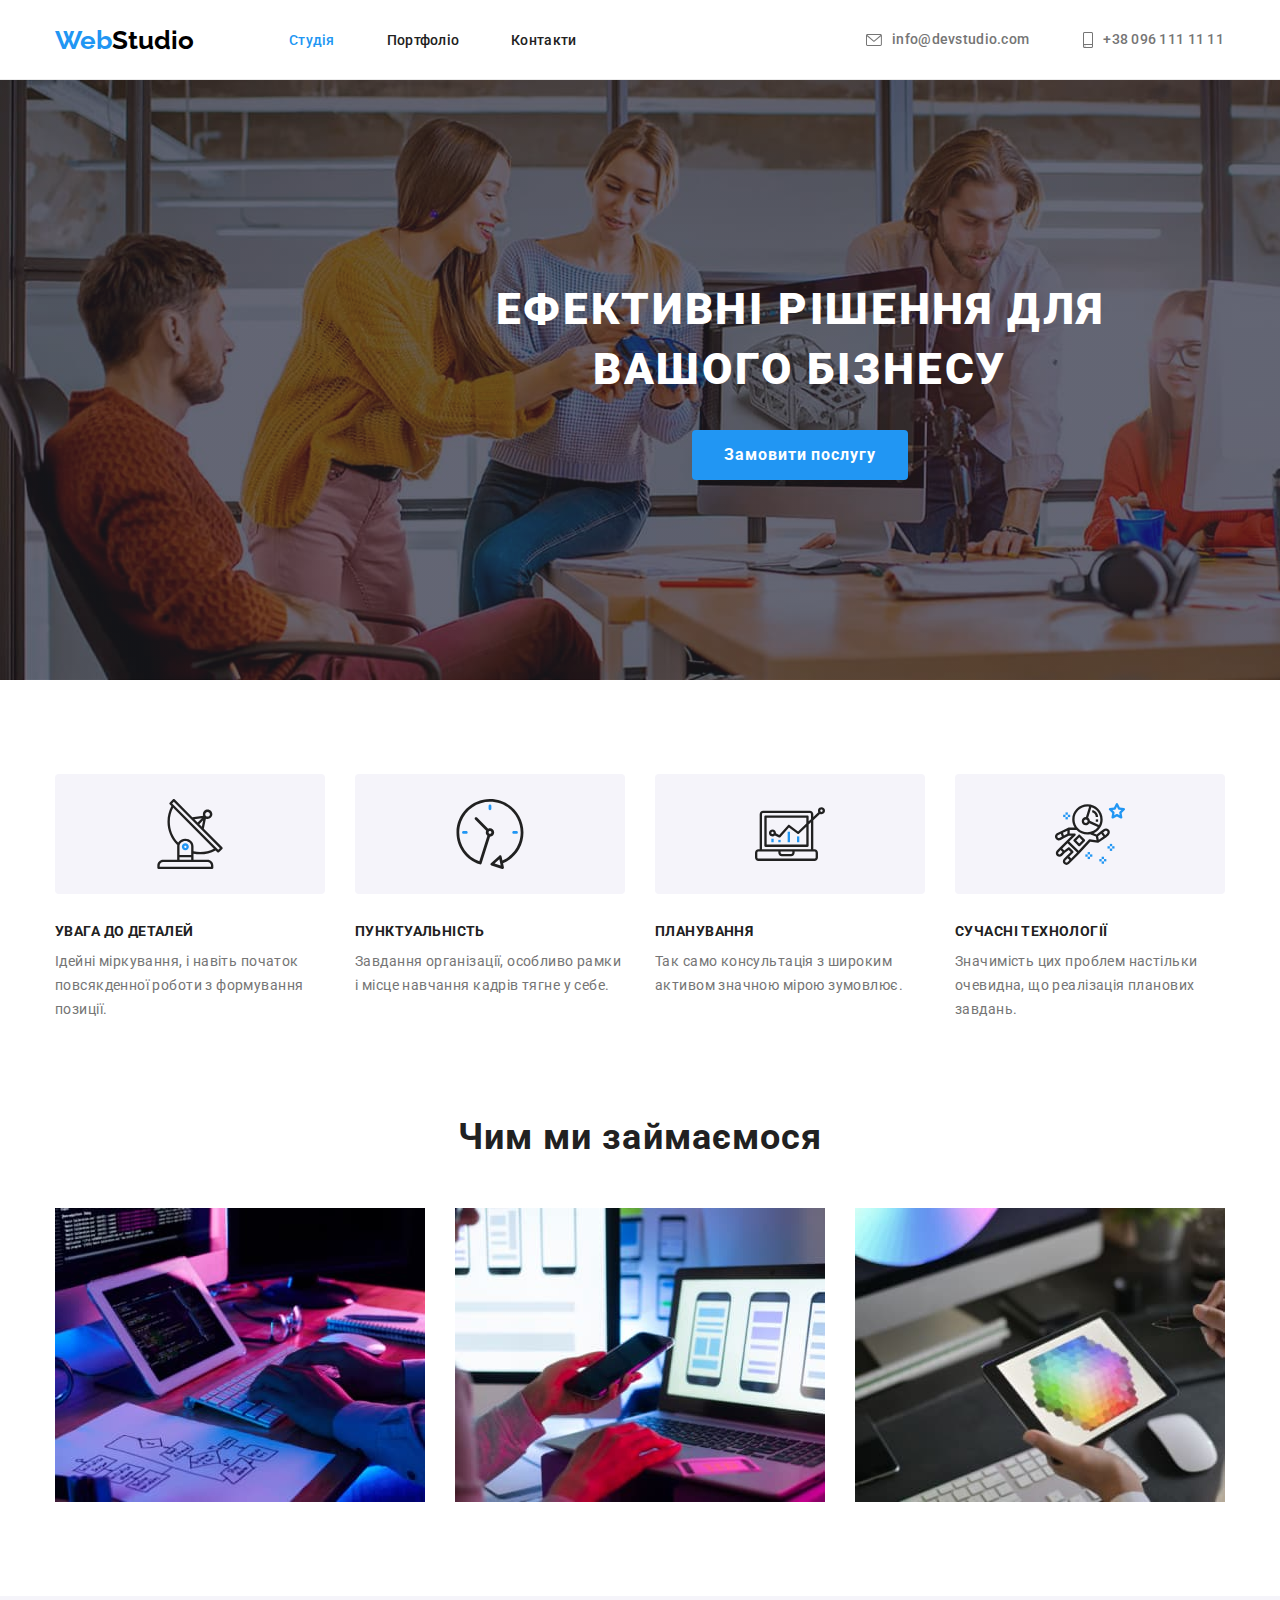
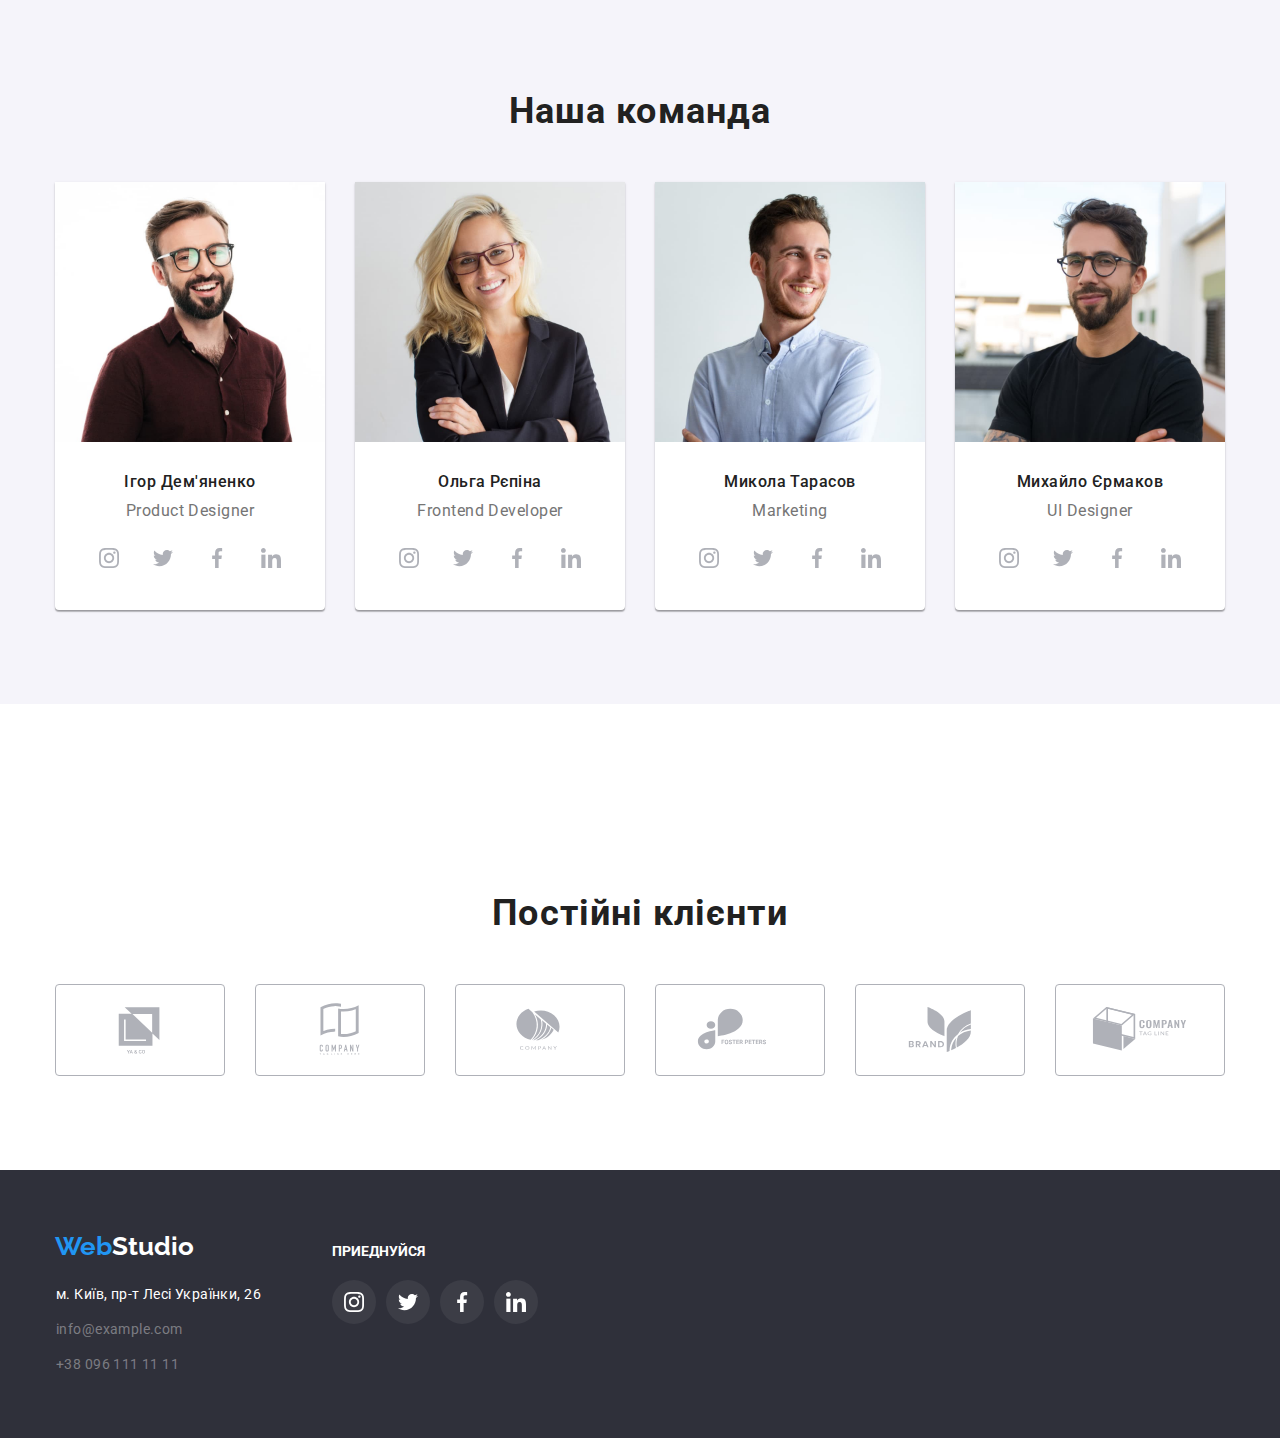
==== index.html @ becf9fe8 "start work on hw-005" ====
<!DOCTYPE html>
<html lang="uk">
  <head>
    <meta charset="UTF-8" />
    <meta http-equiv="X-UA-Compatible" content="IE=edge" />
    <meta name="viewport" content="width=device-width, initial-scale=1.0" />
    <title>GoIt-homework-4</title>
    <link
      href="https://fonts.googleapis.com/css2?family=Raleway:wght@700&family=Roboto:wght@400;500;700;900&display=swap"
      rel="stylesheet"
    />
    <link
      rel="stylesheet"
      href="https://cdnjs.cloudflare.com/ajax/libs/modern-normalize/1.1.0/modern-normalize.min.css"
    />
    <link rel="stylesheet" href="./css/styles.css" />
  </head>
  <body class="main-page">
    <!-- Header-->
    <header>
      <div class="container section header-container">
        <!-- Navigation -->
        <nav class="header-navigation">
          <a href="#" class="logo">
            <span class="first-title">Web</span
            ><span class="second-title">Studio</span>
          </a>
          <ul class="navigation header-menu">
            <li>
              <a class="item-navigation current" href="index.html">Студія</a>
            </li>
            <li>
              <a class="item-navigation" href="portfolio.html">Портфоліо</a>
            </li>
            <li>
              <a class="item-navigation" href="#">Контакти</a>
            </li>
          </ul>
        </nav>
        <ul class="contacts header-contacts">
          <li class="header-mail">
            <a class="item-contacts" href="email:info@devstudio.com">
              <svg
                aria-label="конверт"
                class="icon-header"
                width="16"
                height="12"
              >
                <use href="./images/sprite.svg#icon-envelope"></use>
              </svg>
              info@devstudio.com</a
            >
          </li>
          <li>
            <a class="item-contacts" href="tel:+380961111111">
              <svg
                aria-label="смартфон"
                class="icon-header"
                width="10"
                height="16"
              >
                <use href="./images/sprite.svg#icon-smartphone"></use>
              </svg>
              +38 096 111 11 11</a
            >
          </li>
        </ul>
      </div>
    </header>
    <!-- Main -->
    <main>
      <!-- Секція - hero -->
      <section class="hero hero-modify">
        <div class="container hero-title">
          <h1 class="subject">
            Ефективні рішення для <br />
            вашого бізнесу
          </h1>
          <button type="button" class="button-central pointer">
            Замовити послугу
          </button>
        </div>
      </section>
      <!-- Секція - attention -->
      <section class="attention section">
        <div class="container">
          <h2 class="visually-hidden">Наші особливості</h2>
          <ul class="menu attention-menu">
            <li class="attention-card">
              <div class="icon-advantage">
                <svg
                  aria-label="деталі"
                  class="icon-antenna"
                  width="70"
                  height="70"
                >
                  <use href="./images/sprite.svg#icon-antenna"></use>
                </svg>
              </div>
              <h3 class="description">УВАГА ДО ДЕТАЛЕЙ</h3>
              <p class="announcement">
                Ідейні міркування, і навіть початок повсякденної роботи з
                формування позиції.
              </p>
            </li>
            <li class="attention-card">
              <div class="icon-advantage">
                <svg
                  aria-label="пунктуальність"
                  class="icon-clock"
                  width="70"
                  height="70"
                >
                  <use href="./images/sprite.svg#icon-clock"></use>
                </svg>
              </div>
              <h3 class="description">ПУНКТУАЛЬНІСТЬ</h3>
              <p class="announcement">
                Завдання організації, особливо рамки і місце навчання кадрів
                тягне у себе.
              </p>
            </li>
            <li class="attention-card">
              <div class="icon-advantage">
                <svg
                  aria-label="планування"
                  class="icon-diagram"
                  width="70"
                  height="70"
                >
                  <use href="./images/sprite.svg#icon-diagram"></use>
                </svg>
              </div>
              <h3 class="description">ПЛАНУВАННЯ</h3>
              <p class="announcement">
                Так само консультація з широким активом значною мірою зумовлює.
              </p>
            </li>
            <li class="attention-card">
              <div class="icon-advantage">
                <svg
                  aria-label="технології"
                  class="icon-astronaut"
                  width="70"
                  height="70"
                >
                  <use href="./images/sprite.svg#icon-astronaut"></use>
                </svg>
              </div>
              <h3 class="description">СУЧАСНІ ТЕХНОЛОГІЇ</h3>
              <p class="announcement">
                Значимість цих проблем настільки очевидна, що реалізація
                планових завдань.
              </p>
            </li>
          </ul>
        </div>
      </section>
      <!-- Секція - work -->
      <section class="work section">
        <div class="container">
          <h2 class="sub-subject work-title">Чим ми займаємося</h2>
          <ul class="menu-img menu-foto">
            <li class="foto-work">
              <img src="./images/work-1.jpg" alt="development" width="370" />
            </li>
            <li class="foto-work">
              <img
                src="./images/work-2.jpg"
                alt="mobile optimization"
                width="370"
              />
            </li>
            <li class="foto-work">
              <img src="./images/work-3.jpg" alt="testing" width="370" />
            </li>
          </ul>
        </div>
      </section>
      <!-- Секція - team -->
      <section class="team section">
        <div class="container">
          <h2 class="sub-subject team-title">Наша команда</h2>
          <ul class="menu-team">
            <li class="team-foto">
              <img src="./images/img-3.jpg" alt="Ігор Дем'яненко" width="270" />
              <div class="team-members">
                <h3 class="employee">Ігор Дем'яненко</h3>
                <p class="direction">Product Designer</p>
              </div>
              <!-- Social-list-1-->
              <ul class="socila-list">
                <li class="social-list-item">
                  <a href="" class="social-list-link">
                    <svg aria-label="інстаграм" class="social-list-icon">
                      <use href="./images/sprite.svg#icon-instagram"></use>
                    </svg>
                  </a>
                </li>
                <li class="social-list-item">
                  <a href="" class="social-list-link">
                    <svg aria-label="твітер" class="social-list-icon">
                      <use href="./images/sprite.svg#icon-twitter"></use>
                    </svg>
                  </a>
                </li>
                <li class="social-list-item">
                  <a href="" class="social-list-link">
                    <svg aria-label="фейсбук" class="social-list-icon">
                      <use href="./images/sprite.svg#icon-facebook"></use>
                    </svg>
                  </a>
                </li>
                <li class="social-list-item">
                  <a href="" class="social-list-link">
                    <svg aria-label="лінкедін" class="social-list-icon">
                      <use href="./images/sprite.svg#icon-linkedin"></use>
                    </svg>
                  </a>
                </li>
              </ul>
            </li>
            <li class="team-foto">
              <img src="./images/img-2.jpg" alt="Ольга Рєпіна" width="270" />
              <div class="team-members">
                <h3 class="employee">Ольга Рєпіна</h3>
                <p class="direction">Frontend Developer</p>
              </div>
              <!-- Social-list-2-->
              <ul class="socila-list">
                <li class="social-list-item">
                  <a href="" class="social-list-link">
                    <svg aria-label="інстаграм" class="social-list-icon">
                      <use href="./images/sprite.svg#icon-instagram"></use>
                    </svg>
                  </a>
                </li>
                <li class="social-list-item">
                  <a href="" class="social-list-link">
                    <svg aria-label="твітер" class="social-list-icon">
                      <use href="./images/sprite.svg#icon-twitter"></use>
                    </svg>
                  </a>
                </li>
                <li class="social-list-item">
                  <a href="" class="social-list-link">
                    <svg aria-label="фейсбук" class="social-list-icon">
                      <use href="./images/sprite.svg#icon-facebook"></use>
                    </svg>
                  </a>
                </li>
                <li class="social-list-item">
                  <a href="" class="social-list-link">
                    <svg aria-label="лінкедін" class="social-list-icon">
                      <use href="./images/sprite.svg#icon-linkedin"></use>
                    </svg>
                  </a>
                </li>
              </ul>
            </li>
            <li class="team-foto">
              <img src="./images/img-1.jpg" alt="Микола Тарасов" width="270" />
              <div class="team-members">
                <h3 class="employee">Микола Тарасов</h3>
                <p class="direction">Marketing</p>
              </div>
              <!-- Social-list-3-->
              <ul class="socila-list">
                <li class="social-list-item">
                  <a href="" class="social-list-link">
                    <svg aria-label="інстаграм" class="social-list-icon">
                      <use href="./images/sprite.svg#icon-instagram"></use>
                    </svg>
                  </a>
                </li>
                <li class="social-list-item">
                  <a href="" class="social-list-link">
                    <svg aria-label="твітер" class="social-list-icon">
                      <use href="./images/sprite.svg#icon-twitter"></use>
                    </svg>
                  </a>
                </li>
                <li class="social-list-item">
                  <a href="" class="social-list-link">
                    <svg aria-label="фейсбук" class="social-list-icon">
                      <use href="./images/sprite.svg#icon-facebook"></use>
                    </svg>
                  </a>
                </li>
                <li class="social-list-item">
                  <a href="" class="social-list-link">
                    <svg aria-label="лінкедін" class="social-list-icon">
                      <use href="./images/sprite.svg#icon-linkedin"></use>
                    </svg>
                  </a>
                </li>
              </ul>
            </li>
            <li class="team-foto">
              <img src="./images/img.jpg" alt="Михайло Єрмаков" width="270" />
              <div class="team-members">
                <h3 class="employee">Михайло Єрмаков</h3>
                <p class="direction">UI Designer</p>
              </div>
              <!-- Social-list-4-->
              <ul class="socila-list">
                <li class="social-list-item">
                  <a href="" class="social-list-link">
                    <svg aria-label="інстаграм" class="social-list-icon">
                      <use href="./images/sprite.svg#icon-instagram"></use>
                    </svg>
                  </a>
                </li>
                <li class="social-list-item">
                  <a href="" class="social-list-link">
                    <svg aria-label="твітер" class="social-list-icon">
                      <use href="./images/sprite.svg#icon-twitter"></use>
                    </svg>
                  </a>
                </li>
                <li class="social-list-item">
                  <a href="" class="social-list-link">
                    <svg aria-label="фейсбук" class="social-list-icon">
                      <use href="./images/sprite.svg#icon-facebook"></use>
                    </svg>
                  </a>
                </li>
                <li class="social-list-item">
                  <a href="" class="social-list-link">
                    <svg aria-label="лінкедін" class="social-list-icon">
                      <use href="./images/sprite.svg#icon-linkedin"></use>
                    </svg>
                  </a>
                </li>
              </ul>
            </li>
          </ul>
        </div>
      </section>
      <!-- Секція - Постійні клієнти-->
      <section class="regular-customers section">
        <div class="container">
          <h2 class="sub-subject team-title">Постійні клієнти</h2>
          <ul class="logo-customers">
            <li class="icon-clients">
              <a href="" class="icon-clients-link">
                <svg aria-label="Ya-Co" class="icon-client-logo">
                  <use href="./images/sprite.svg#icon-Ya-Co"></use>
                </svg>
              </a>
            </li>
            <li class="icon-clients">
              <a href="" class="icon-clients-link">
                <svg aria-label="Tagline" class="icon-client-logo">
                  <use href="./images/sprite.svg#icon-comp-tagline"></use>
                </svg>
              </a>
            </li>
            <li class="icon-clients">
              <a href="" class="icon-clients-link">
                <svg aria-label="Company" class="icon-client-logo">
                  <use href="./images/sprite.svg#icon-company"></use>
                </svg>
              </a>
            </li>
            <li class="icon-clients">
              <a href="" class="icon-clients-link">
                <svg aria-label="Foster-Peters" class="icon-client-logo">
                  <use href="./images/sprite.svg#icon-foster-peters"></use>
                </svg>
              </a>
            </li>
            <li class="icon-clients">
              <a href="" class="icon-clients-link">
                <svg aria-label="Brand" class="icon-client-logo">
                  <use href="./images/sprite.svg#icon-brand"></use>
                </svg>
              </a>
            </li>
            <li class="icon-clients">
              <a href="" class="icon-clients-link">
                <svg aria-label="Tag-Line" class="icon-client-logo">
                  <use href="./images/sprite.svg#icon-tag-line"></use>
                </svg>
              </a>
            </li>
          </ul>
        </div>
      </section>
    </main>
    <!-- Footer -->
    <footer class="footer logo-footer">
      <div class="container footer-general">
        <div class="footer-nav">
          <a href="#" class="logo logo-footer"
            ><span class="first-title">Web</span
            ><span class="third-title">Studio</span></a
          >
          <ul class="contacts footer-contacts">
            <li class="footer-item-contacts">
              <a
                class="item-contacts adress"
                href="https://goo.gl/maps/Yw9RbGyQuBQphTTS8"
                >м. Київ, пр-т Лесі Українки, 26
              </a>
            </li>
            <li class="footer-item-contacts">
              <a class="item-contacts mail" href="email:info@example.com"
                >info@example.com</a
              >
            </li>
            <li class="footer-item-contacts">
              <a class="item-contacts number" href="tel:+380961111111"
                >+38 096 111 11 11</a
              >
            </li>
          </ul>
        </div>
        <div class="footer-social">
          <h3 class="footer-social-join">Приеднуйся</h3>
          <!-- Social-list-Footer-->
          <ul class="social-list-footer">
            <li class="list-item-footer">
              <a href="" class="social-link-footer">
                <svg
                  aria-label="інстаграм"
                  class="social-list-icon icon-footer"
                >
                  <use href="./images/sprite.svg#icon-instagram"></use>
                </svg>
              </a>
            </li>
            <li class="list-item-footer">
              <a href="" class="social-link-footer">
                <svg aria-label="твітер" class="social-list-icon icon-footer">
                  <use href="./images/sprite.svg#icon-twitter"></use>
                </svg>
              </a>
            </li>
            <li class="list-item-footer">
              <a href="" class="social-link-footer">
                <svg aria-label="фейсбук" class="social-list-icon icon-footer">
                  <use href="./images/sprite.svg#icon-facebook"></use>
                </svg>
              </a>
            </li>
            <li class="list-item-footer">
              <a href="" class="social-link-footer">
                <svg aria-label="лінкедін" class="social-list-icon icon-footer">
                  <use href="./images/sprite.svg#icon-linkedin"></use>
                </svg>
              </a>
            </li>
          </ul>
        </div>
      </div>
    </footer>
  </body>
</html>
---- css/styles.css ----
:root {
    --main-page: #FFFFFF;
    --main-opacity: #FFFFFF60;
    --main-opacity-two: #FFFFFF10;
    --text-items: #2196F3;
    --element-hero: #2F303A;
    --text-page: #000000;
    --text-main: #212121;
    --text-contacts: #757575;
    --bcg-button: #F5F4FA;
    --bcg-btn-hero: #188CE8;
    --border-header: #ECECEC;
    --border-portfolio: #EEEEEE;
    --icon-social: #AFB1B8;
    --card-distance: 30px;
    --card-shadow: 0px 1px 3px rgba(0, 0, 0, 0.12),
        0px 1px 1px rgba(0, 0, 0, 0.14),
        0px 2px 1px rgba(0, 0, 0, 0.2);
    --portfolio-shadow: 0px 1px 1px rgba(0, 0, 0, 0.12),
         0px 4px 4px rgba(0, 0, 0, 0.06),
         1px 4px 6px rgba(0, 0, 0, 0.16);
    --shadow-button: 0px 3px 1px rgba(0, 0, 0, 0.1),
        0px 1px 2px rgba(0, 0, 0, 0.08),
        0px 2px 2px rgba(0, 0, 0, 0.12);
}
h1, h2, h3, h4, p, ul, span {
    margin-top: 0;
    margin-bottom: 0;
}

ul {
    padding-left: 0;
}
img {
    display: block;
}

/* Курсор - рука (pointer) */
.pointer {
    cursor: pointer;
}

/* Робоча зона - контейнер*/
.container {
    width: 1200px;
    margin: 0 auto;
    padding-left: 15px;
    padding-right: 15px;
    /* outline: 2px solid red; */
}
/* Section - паддинги */
.section {
    padding-top: 94px;
    padding-bottom: 94px;
}


/* OUTLINE */
/*
.container {
    outline: 1px solid red ;
} */


/* Header - flex */
.header-container {
    display: flex;
    align-items: center;
    justify-content: space-between;
}

.header-menu, .header-contacts, .header-navigation {
    display: flex;
    align-items: center;
}
.header-menu, .header-contacts {
    column-gap: 52px;
   
}
.header-navigation {
    column-gap: 95px;
}
.header-container {
    padding-top: 24px;
    padding-bottom: 23px;
}
header {
    border-bottom: 1px solid var(--border-header) ;
}
.item-contacts {
    display: flex;
    align-items: center;
    padding: 1px; 
} 

.icon-header {
    margin-right: 10px;
    fill: currentColor;
}

.hero {
    padding: 200px 0;
    width: 1600px;
    margin: 0 auto;
    text-align: center;
    background-repeat: no-repeat;
    background-position: center;
    background-size: cover;
    background-image: linear-gradient(rgba(47, 48, 58, 0.4), rgba(47, 48, 58, 0.4)), url(../images/Img-hero.jpg);
}

.button-central {
    margin-top: 30px;
    padding: 10px 32px;
}

/* Секція Attention - flex */
.attention-menu {
    display: flex;
    justify-content: space-between;
}

/* Сітка attention-card */

.attention-card {
   width: calc((100% - 3 * 30px)/4);
 }





 .icon-antenna {
    width: 70px;
    height: 70px;
 }


/* Секція work - flex */
.menu-foto {
    display: flex;
    justify-content: space-between;
}
.foto-work {
    width: calc((100% - 2 * 30px)/3);
    
}

/* Секція team - flex */

.menu-team {
    display: flex;
    justify-content: space-between;
}
.team-foto {
    text-align: center;
    background-color: var(--main-page);
    border-radius: 0 0 4px 4px;
    box-shadow: var(--card-shadow);
    width: calc((100% - 3 * 30px )/4);
}

/* Портфоліо - flex */

.menu-nav-porfolio {
    display: flex;
    justify-content: center;
    margin-bottom: 50px;
}
.button-menu {
    margin-right: 8px;
}

.cards-portfolio {
    display: block;
}
.cards-portfolio:hover,
.cards-portfolio:focus {
    box-shadow: var(--portfolio-shadow);
}

/* Сітка списку в портфоліо */ 

.menu-service {
    display: flex;
    flex-wrap: wrap;
    margin-top: calc( -1 * var(--card-distance));
    margin-left: calc( -1 * var(--card-distance));
}
.menu-service > .picture-portfolio {
    flex-basis: calc(100%/3 - var(--card-distance));
    margin-left: var(--card-distance);
    margin-top: var(--card-distance);
}




 
.picture-portfolio {
    text-align: left;
    padding-bottom: 0px;
}


.menu-description {
    border-left: 1px solid var(--border-portfolio);
    border-bottom: 1px solid var(--border-portfolio);
    border-right: 1px solid var(--border-portfolio);
    padding: 20px 24px;
}




/* =====Сторінка - Студія =====*/
/* Основні стилі - body */
body {
    font-family: 'Roboto', sans-serif;
    background-color: var(--main-page);
    color: var(--text-main);
}
.navigation, .contacts, .menu,
.menu-img, .menu-team, .menu-service,
 .socila-list, .logo-customers, .social-list-footer {
    list-style: none;
}

/* Logo - WebStudio */
.logo {
    font-family: 'Raleway';
    font-size: 26px;
    font-weight: 700;
    line-height: 1.24;
}
.first-title {
    color: var(--text-items);
}
.second-title {
    color: var(--text-page);
}
.third-title {
    color: var(--main-page);
}

.item-contacts, .item-navigation, .logo, .cards-portfolio {
    text-decoration: none;
}

/* Кнопки навыгації*/
.item-navigation {
    font-size: 14px;
    line-height: 1.14;
    font-weight: 500;
    letter-spacing: 0.02em;
    color: var(--text-main);
}

.item-contacts {
    font-size: 14px;
    line-height: 1.14;
    font-weight: 500;
    letter-spacing: 0.02em;
    color: var(--text-contacts);
}

.item-navigation:hover,
.item-navigation:focus,
.item-contacts:hover,
.item-contacts:focus {
    color: var(--text-items);
    fill: var(--text-items);
}

.item-navigation.current {
    color: var(--text-items);
}


/* Секція - hero */
.subject {
    color: var(--main-page);
    font-size: 44px;
    line-height: 1.36;
    font-weight: 900;
    text-transform: uppercase;
    text-align: center;
    letter-spacing: 0.06em;
}
.button-central {
    font-family: 'Roboto', sans-serif;
    font-size: 16px;
    line-height: 1.88;
    font-weight: 700;
    background-color: var(--text-items);
    color: var(--main-page) ;
    border: var(--text-items);
    letter-spacing: 0.06em;
    border-radius: 4px;
    text-align: center;
}

.button-central:hover,
.button-central:focus {
    color: var(--main-page);
    background-color: var(--bcg-btn-hero);
}

/* Секція - опис */
.description {
    font-size: 14px;
    font-weight: 700;
    line-height: 1.14;
    letter-spacing: 0.03em;
    text-transform: uppercase;
}
.announcement {
    font-size: 14px;
    line-height: 1.71;
    letter-spacing: 0.03em;
    color: var(--text-contacts);
}
.icon-advantage {
    display: flex;
    align-items: center;
    justify-content: center; 
    height: 120px;
    border-radius: 4px;
    background-color: var(--bcg-button);
    margin-bottom: 30px;
}
.description {
    margin-bottom: 10px;
}



/* Секція - work */
.sub-subject {
    font-size: 36px;
    line-height: 1.17;
    font-weight: 700;
    letter-spacing: 0.03em;
    text-align: center;
    margin-bottom: 50px;
}
.work {
    padding-top: 0;
}

/* Секція - team */

.team {
    background-color: var(--bcg-button);
}

.employee {
    font-size: 16px;
    font-weight: 500;
    line-height: 1.19;
    letter-spacing: 0.03em;
}
.direction {
    font-size: 16px;
    font-weight: 400;
    line-height: 1.19;
    letter-spacing: 0.03em;
    color: var(--text-contacts);
}
.team-members {
    padding-top: 30px;
    margin-bottom: 16px;
}
.employee {
    margin-bottom: 10px;
}

.social-list-icon {
    width: 20px;
    height: 20px;
    fill: var(--icon-social);
}
.socila-list {
    display: flex;
    justify-content: center;
    column-gap: 10px;
    padding-bottom: 30px;
    
}
.social-list-link {
    display: flex;
    align-items: center;
    justify-content: center;
    width: 44px;
    height: 44px;
    border-radius: 50%;
    background-color: var(--main-page);
}
.social-list-link:hover,
.social-list-link:focus {
    background-color: var(--text-items);
}
.social-list-link:hover .social-list-icon,
.social-list-link:focus .social-list-icon {
    fill: var(--main-page);
}

/* Секція - Постійні кліенти */

.logo-customers {
    display: flex;
    justify-content: space-between;
    gap: 30px;
}

.icon-clients-link {
    display: flex;
    align-items: center;
    justify-content: center;
    height: 92px;
    border-radius: 4px;
    border:1px solid var(--icon-social);
    background-color: var(--main-page);
}
.icon-client-logo {
    width: 106px;
    height: 60px;
    fill: var(--icon-social)
}
.icon-clients-link:hover,
.icon-clients-link:focus {
    border: 1px solid var(--text-items);
}
.icon-clients-link:hover .icon-client-logo, 
.icon-clients-link:focus .icon-client-logo {
    fill: var(--text-items);
}
.regular-customers {
    margin-top: 94px;
}

 .icon-clients {
    width: calc((100% - 5 * 30px)/6);
 }


/* Footer */

.footer-contacts {
    margin-top: 20px;
}
.footer {
    background-color: var(--element-hero);
    padding: 60px 0 60px 0;
}

.adress {
    font-size: 14px;
    line-height: 1.71;
    letter-spacing: 0.03em;
    font-weight: 400;
    color: var(--main-page);
}

.mail,
.number {
    font-size: 14px;
    line-height: 1.71;
    letter-spacing: 0.03em;
    font-weight: 400;
    color: var(--main-opacity);
}

.footer-item-contacts:not(:last-child) {
    margin-bottom: 9px;
}
.footer-social-join {
    font-size: 14px;
    font-weight: 700;
    line-height: 1.24;
    text-transform: uppercase;
    color:var(--main-page);
    letter-spacing: 3%;
    display: inline-block;
    margin-bottom: 20px;
    
}

.social-list-footer {
    display: flex;
    justify-content: center;
    column-gap: 10px;
    padding-bottom: 30px;
 }

.footer-nav, .footer-social {
    display: inline-block;
}
.footer-general {
    display: flex;
    
}
.footer-social {
    margin-left: 70px;
    margin-top: 12px;
}

.icon-footer {
    fill: var(--main-page);
}
.social-link-footer {
    display: flex;
    align-items: center;
    justify-content: center;
    width: 44px;
    height: 44px;
    border-radius: 50%;
    background-color: var(--main-opacity-two);
}
.social-link-footer:hover,
.social-link-footer:focus {
    background-color: var(--text-items)
}



/* Скриваємо заголовки */
.visually-hidden {
    position: absolute;
    white-space: nowrap;
    width: 1px;
    height: 1px;
    overflow: hidden;
    border: 0;
    padding: 0;
    clip: rect(0 0 0 0);
    clip-path: inset(50%);
    margin: -1px;
}
  
/* ====== Сторінка - Портфоліо =====*/

/* Стилі кнопок портфоліо*/
.list-button:hover,
.list-button:focus {
    color: var(--main-page) ;
    background-color: var(--text-items);
    box-shadow: var(--shadow-button);
}
.list-button {
    font-family: 'Roboto', sans-serif;
    font-weight: 500;
    font-size: 16px;
    line-height: 1.63;
    letter-spacing: 0.03em;
    color: var(--text-main);
    background-color: var(--bcg-button);
    border: var(--bcg-button);
    border-radius: 4px;
    padding: 6px 22px;
}

.first {
    padding: 6px 25px;
}
.menu-portfolio {
    font-weight: 700;
    font-size: 18px;
    line-height: 2;
    letter-spacing: 0.06em;
    color: var(--text-main);
}
.service-name {
    font-weight: 400;
    font-size: 16px;
    line-height: 1.88;
    letter-spacing: 0.03em;
    color: var(--text-contacts);
    margin-top: 4px;
}
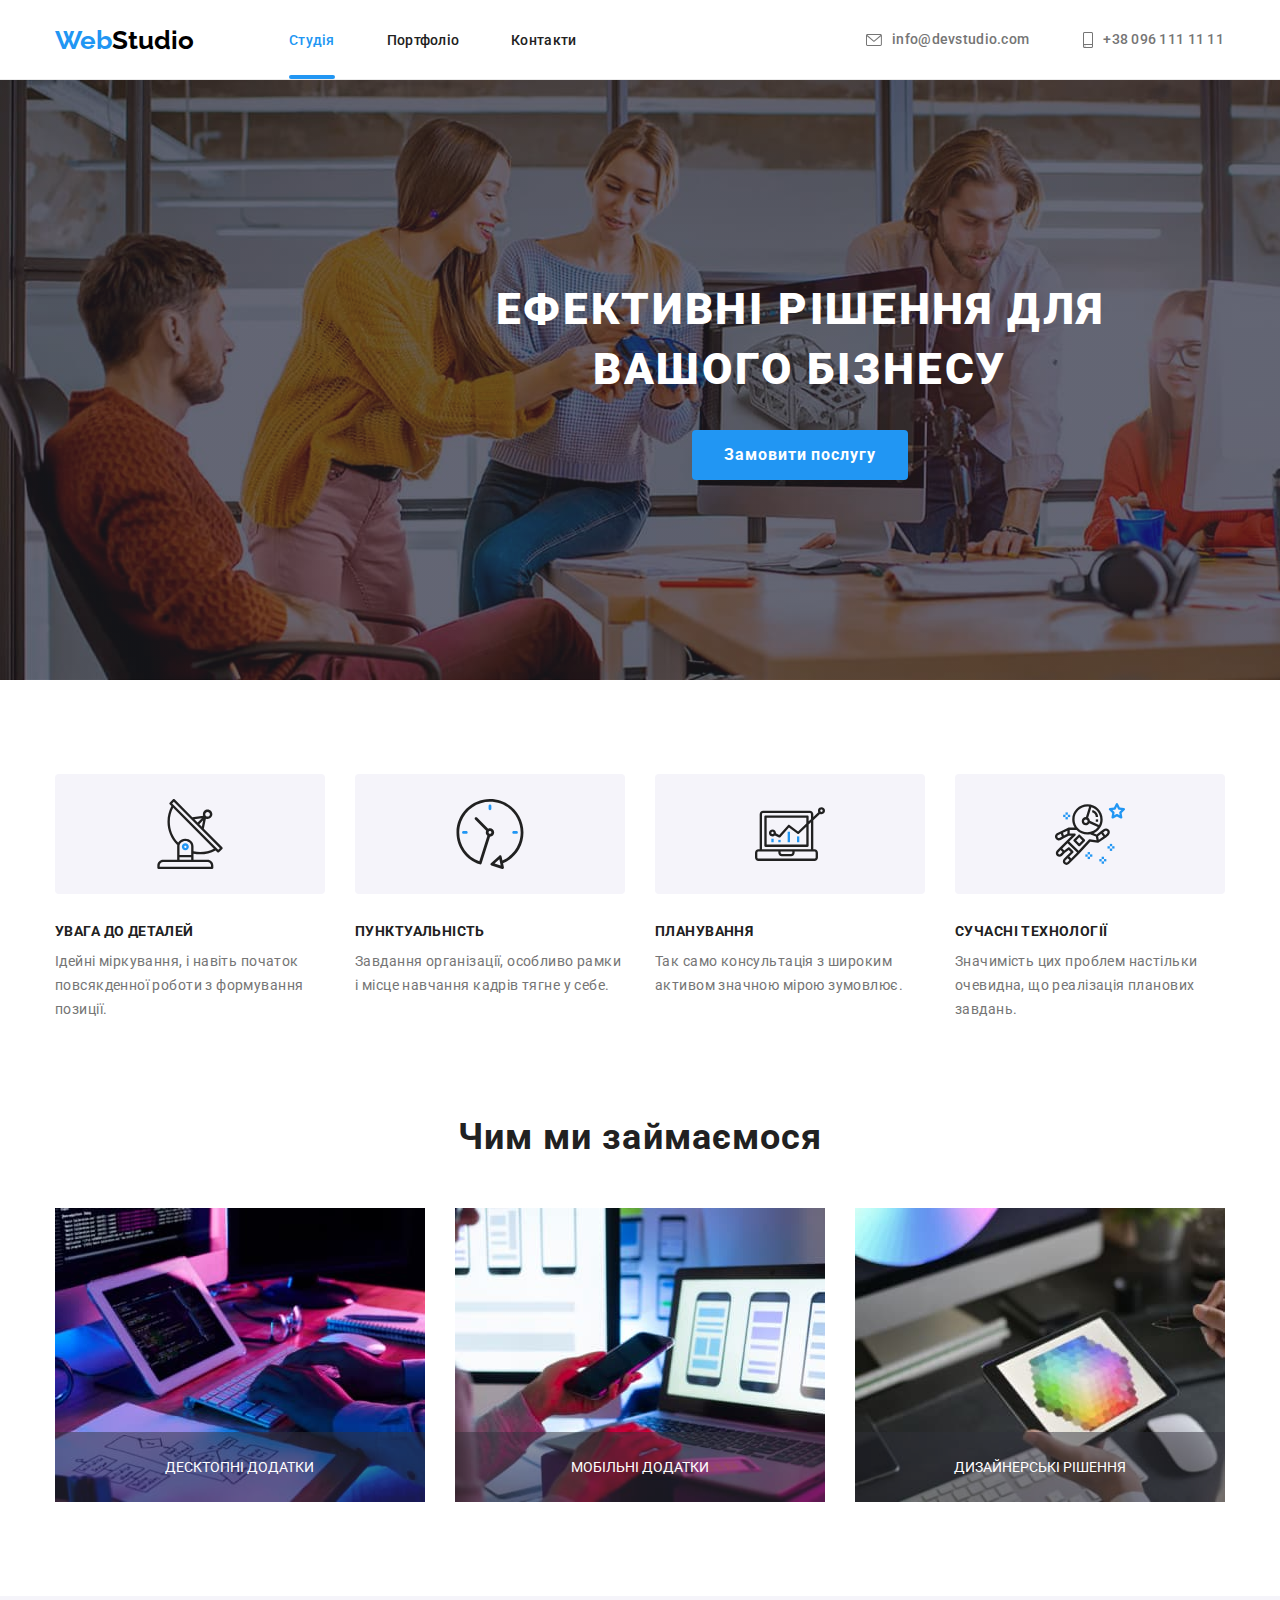
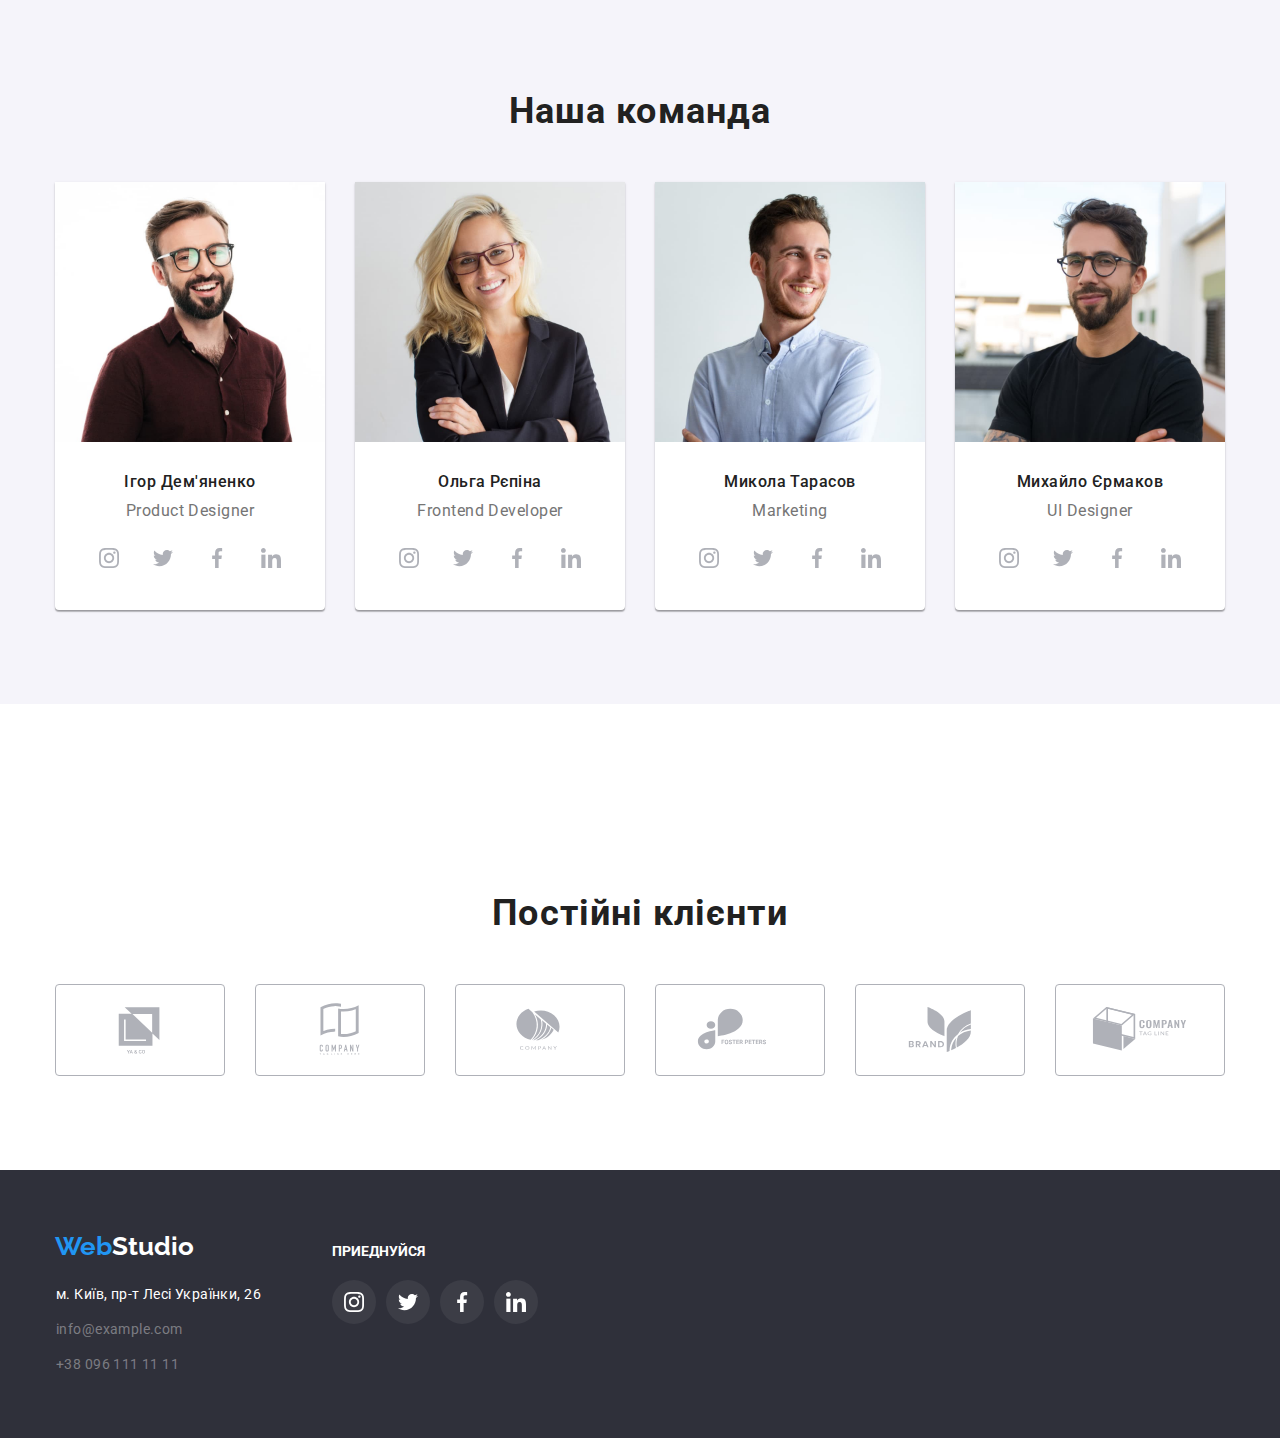
==== commit c7d6e493: "hw-05 to check" ====
--- a/index.html
+++ b/index.html
@@ -4,7 +4,7 @@
     <meta charset="UTF-8" />
     <meta http-equiv="X-UA-Compatible" content="IE=edge" />
     <meta name="viewport" content="width=device-width, initial-scale=1.0" />
-    <title>GoIt-homework-4</title>
+    <title>GoIt-homework-5</title>
     <link
       href="https://fonts.googleapis.com/css2?family=Raleway:wght@700&family=Roboto:wght@400;500;700;900&display=swap"
       rel="stylesheet"
@@ -27,7 +27,9 @@
           </a>
           <ul class="navigation header-menu">
             <li>
-              <a class="item-navigation current" href="index.html">Студія</a>
+              <div class="strip-line">
+                <a class="item-navigation current" href="index.html">Студія</a>
+              </div>
             </li>
             <li>
               <a class="item-navigation" href="portfolio.html">Портфоліо</a>
@@ -76,7 +78,7 @@
             Ефективні рішення для <br />
             вашого бізнесу
           </h1>
-          <button type="button" class="button-central pointer">
+          <button type="button" class="button-central pointer" data-modal-open>
             Замовити послугу
           </button>
         </div>
@@ -163,6 +165,9 @@
           <ul class="menu-img menu-foto">
             <li class="foto-work">
               <img src="./images/work-1.jpg" alt="development" width="370" />
+              <div class="applications">
+                <p class="text-applcations">Десктопні додатки</p>
+              </div>
             </li>
             <li class="foto-work">
               <img
@@ -170,9 +175,15 @@
                 alt="mobile optimization"
                 width="370"
               />
+              <div class="applications">
+                <p class="text-applcations">Мобільні додатки</p>
+              </div>
             </li>
             <li class="foto-work">
               <img src="./images/work-3.jpg" alt="testing" width="370" />
+              <div class="applications">
+                <p class="text-applcations">Дизайнерські рішення</p>
+              </div>
             </li>
           </ul>
         </div>
@@ -455,5 +466,17 @@
         </div>
       </div>
     </footer>
+    <!-- Modal window-->
+    <div class="backdrop is-hidden" data-modal>
+      <div class="modal">
+        <button type="button" class="modal-close-btn pointer" data-modal-close>
+          <svg class="modal-close-icon" width="18" height="18">
+            <use href="./images/sprite.svg#icon-close-x"></use>
+          </svg>
+        </button>
+      </div>
+    </div>
+
+    <script src="./js/modal.js"></script>
   </body>
 </html>
--- a/css/styles.css
+++ b/css/styles.css
@@ -5,7 +5,9 @@
     --main-opacity: #FFFFFF60;
     --main-opacity-two: #FFFFFF10;
     --text-items: #2196F3;
+    --overlay-cards: #2196F390;
     --element-hero: #2F303A;
+    --strip-applications: #2F303A80;
     --text-page: #000000;
     --text-main: #212121;
     --text-contacts: #757575;
@@ -13,8 +15,10 @@
     --bcg-btn-hero: #188CE8;
     --border-header: #ECECEC;
     --border-portfolio: #EEEEEE;
+    --modal-backround: #00000050;
     --icon-social: #AFB1B8;
     --card-distance: 30px;
+    --time-bezier:250ms cubic-bezier(0.4, 0, 0.2, 1);
     --card-shadow: 0px 1px 3px rgba(0, 0, 0, 0.12),
         0px 1px 1px rgba(0, 0, 0, 0.14),
         0px 2px 1px rgba(0, 0, 0, 0.2);
@@ -173,13 +177,15 @@
     margin-right: 8px;
 }
 
-.cards-portfolio {
-    display: block;
-}
 .cards-portfolio:hover,
 .cards-portfolio:focus {
     box-shadow: var(--portfolio-shadow);
 }
+.cards-portfolio {
+    display: block;
+    transition: box-shadow var(--time-bezier);
+}
+
 
 /* Сітка списку в портфоліо */ 
 
@@ -195,13 +201,38 @@
     margin-top: var(--card-distance);
 }
 
-
-
-
  
 .picture-portfolio {
     text-align: left;
     padding-bottom: 0px;
+}
+
+
+.cards-portfolio-overlay {
+    position: relative;
+    overflow: hidden;
+}
+
+.overlay {
+    position: absolute;
+    top: 0;
+    left: 0;
+    height: 100%;
+    width: 100%;
+    background-color: var(--overlay-cards);
+    color: var(--main-page);
+    font-size: 18px;
+    line-height: 1.56;
+    padding: 61px 24px;
+    overflow: auto;
+    transform: translateY(100%);
+    transition: transform var(--time-bezier);
+}
+
+
+.cards-portfolio:hover .overlay,
+.cards-portfolio:focus .overlay {
+    transform: translateY(0);
 }
 
 
@@ -250,20 +281,23 @@
 }
 
 /* Кнопки навыгації*/
+
+.item-contacts {
+    font-size: 14px;
+    line-height: 1.14;
+    font-weight: 500;
+    letter-spacing: 0.02em;
+    color: var(--text-contacts);
+    transition: color var(--time-bezier);
+}
+
 .item-navigation {
     font-size: 14px;
     line-height: 1.14;
     font-weight: 500;
     letter-spacing: 0.02em;
     color: var(--text-main);
-}
-
-.item-contacts {
-    font-size: 14px;
-    line-height: 1.14;
-    font-weight: 500;
-    letter-spacing: 0.02em;
-    color: var(--text-contacts);
+    transition: color var(--time-bezier);
 }
 
 .item-navigation:hover,
@@ -274,9 +308,23 @@
     fill: var(--text-items);
 }
 
+.strip-line {
+    position: relative;
+}
+.current::after {
+    content: "";
+    position: absolute;
+    bottom:-30px;
+    left: 0;
+    width: 100%;
+    height: 4px;
+    background-color: var(--text-items);
+    border-radius: 2px;
+}
 .item-navigation.current {
     color: var(--text-items);
 }
+
 
 
 /* Секція - hero */
@@ -300,6 +348,7 @@
     letter-spacing: 0.06em;
     border-radius: 4px;
     text-align: center;
+    transition: color var(--time-bezier), background-color var(--time-bezier) ;
 }
 
 .button-central:hover,
@@ -349,6 +398,32 @@
 .work {
     padding-top: 0;
 }
+.foto-work {
+    position: relative;
+}
+
+.text-applcations {
+    position: absolute;
+    font-size: 14px;
+    line-height: 1.43;
+    text-transform: uppercase;
+    font-weight: 700px;
+    color: var(--main-page);
+    top: 50%;
+    left: 50%;
+    transform: translate(-50%, -50%);
+
+}
+
+.applications {
+    position: absolute;
+    bottom: 0;
+    left: 0;
+    width: 100%;
+    height: 70px;
+    background-color: var(--strip-applications);
+}
+
 
 /* Секція - team */
 
@@ -397,6 +472,7 @@
     height: 44px;
     border-radius: 50%;
     background-color: var(--main-page);
+    transition: background-color var(--time-bezier), fill var(--time-bezier) ;
 }
 .social-list-link:hover,
 .social-list-link:focus {
@@ -423,11 +499,13 @@
     border-radius: 4px;
     border:1px solid var(--icon-social);
     background-color: var(--main-page);
+    transition: border var(--time-bezier);
 }
 .icon-client-logo {
     width: 106px;
     height: 60px;
-    fill: var(--icon-social)
+    fill: var(--icon-social);
+    transition: fill var(--time-bezier);
 }
 .icon-clients-link:hover,
 .icon-clients-link:focus {
@@ -518,6 +596,7 @@
     height: 44px;
     border-radius: 50%;
     background-color: var(--main-opacity-two);
+    transition: background-color var(--time-bezier);
 }
 .social-link-footer:hover,
 .social-link-footer:focus {
@@ -560,6 +639,7 @@
     border: var(--bcg-button);
     border-radius: 4px;
     padding: 6px 22px;
+    transition: color var(--time-bezier), background-color var(--time-bezier), box-shadow var(--time-bezier);
 }
 
 .first {
@@ -579,4 +659,53 @@
     letter-spacing: 0.03em;
     color: var(--text-contacts);
     margin-top: 4px;
-}+}
+
+/* Modal Window */
+
+.backdrop {
+    position: fixed;
+    z-index: 999;
+    top: 0;
+    left: 0;
+    width: 100%;
+    height: 100%;
+    background-color: var(--modal-backround);
+    transition: opacity var(--time-bezier), visibility var(--time-bezier);
+}
+
+
+
+.backdrop.is-hidden {
+    visibility: hidden;
+    opacity: 0;
+    pointer-events: none;
+}
+
+.modal {
+    width: 528px;
+    height: 581px;
+    position: absolute;
+    top: 50%;
+    left: 50%;
+    transform: translate(-50%, -50%);
+    background-color: var(--main-page);
+}
+.modal-close-icon {
+    fill: var(--text-page);
+}
+.modal-close-btn {
+    display: flex;
+    align-items: center;
+    justify-content: center;
+    position: absolute;
+    top: 8px;
+    right: 8px;
+    width: 30px;
+    height: 30px;
+    border-radius: 50%;
+    background-color: var(--main-page);
+    border: 1px solid var(--main-opacity-two);
+    padding: 0;
+}
+
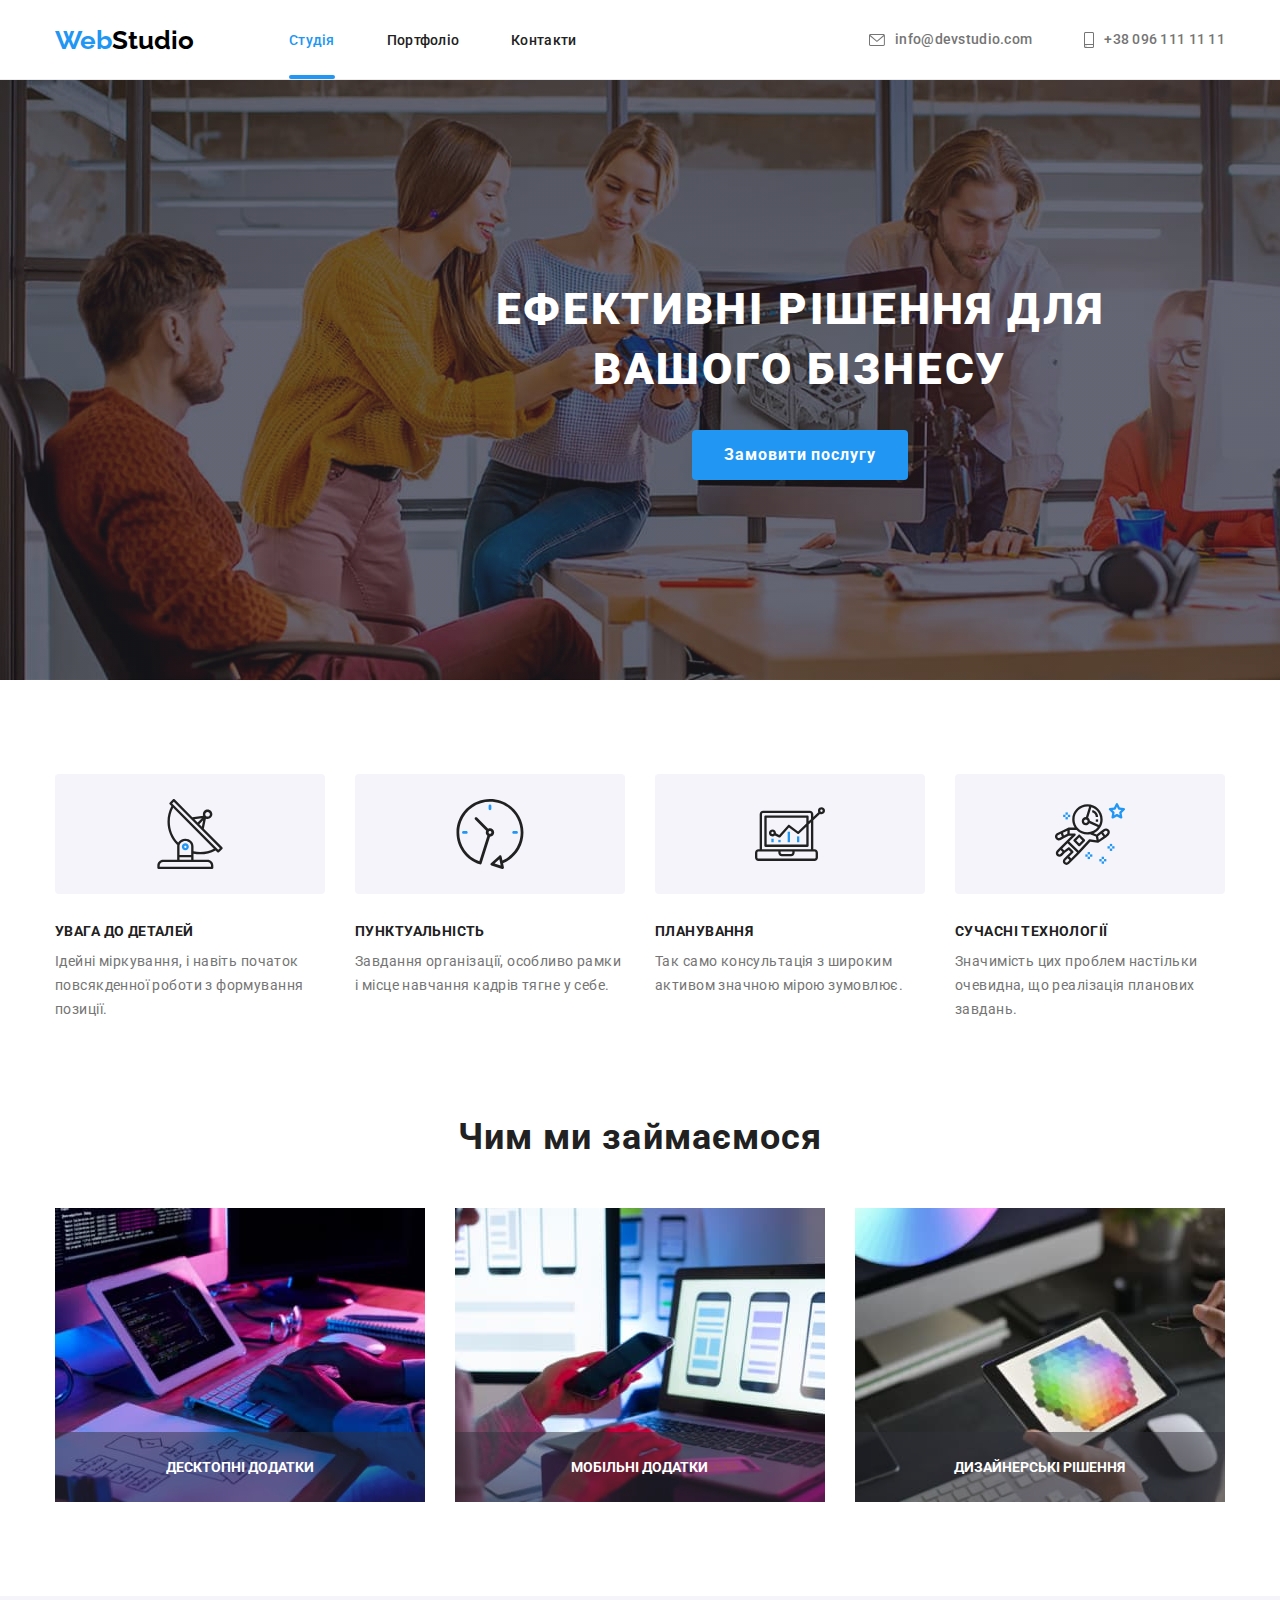
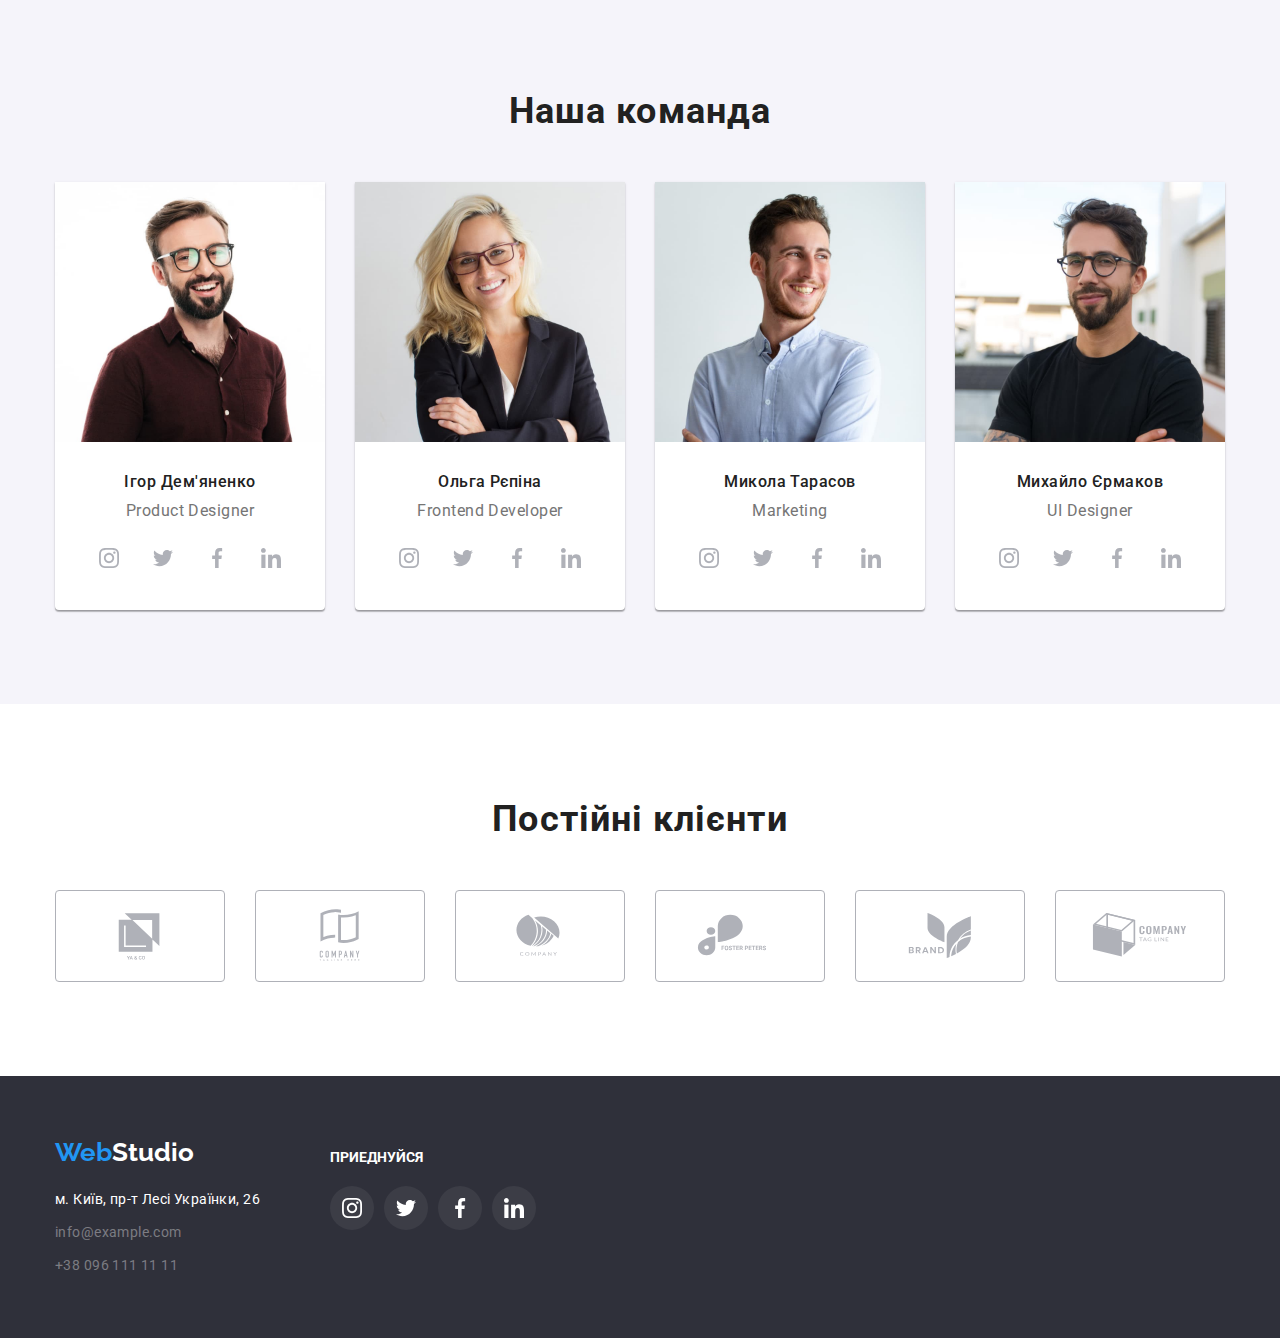
==== commit 03daee75: "correct hw-05" ====
--- a/index.html
+++ b/index.html
@@ -27,9 +27,7 @@
           </a>
           <ul class="navigation header-menu">
             <li>
-              <div class="strip-line">
-                <a class="item-navigation current" href="index.html">Студія</a>
-              </div>
+              <a class="item-navigation current" href="index.html">Студія</a>
             </li>
             <li>
               <a class="item-navigation" href="portfolio.html">Портфоліо</a>
@@ -198,152 +196,152 @@
               <div class="team-members">
                 <h3 class="employee">Ігор Дем'яненко</h3>
                 <p class="direction">Product Designer</p>
-              </div>
-              <!-- Social-list-1-->
-              <ul class="socila-list">
-                <li class="social-list-item">
-                  <a href="" class="social-list-link">
-                    <svg aria-label="інстаграм" class="social-list-icon">
-                      <use href="./images/sprite.svg#icon-instagram"></use>
-                    </svg>
-                  </a>
-                </li>
-                <li class="social-list-item">
-                  <a href="" class="social-list-link">
-                    <svg aria-label="твітер" class="social-list-icon">
-                      <use href="./images/sprite.svg#icon-twitter"></use>
-                    </svg>
-                  </a>
-                </li>
-                <li class="social-list-item">
-                  <a href="" class="social-list-link">
-                    <svg aria-label="фейсбук" class="social-list-icon">
-                      <use href="./images/sprite.svg#icon-facebook"></use>
-                    </svg>
-                  </a>
-                </li>
-                <li class="social-list-item">
-                  <a href="" class="social-list-link">
-                    <svg aria-label="лінкедін" class="social-list-icon">
-                      <use href="./images/sprite.svg#icon-linkedin"></use>
-                    </svg>
-                  </a>
-                </li>
-              </ul>
+                <!-- Social-list-1-->
+                <ul class="socila-list">
+                  <li class="social-list-item">
+                    <a href="" class="social-list-link">
+                      <svg aria-label="інстаграм" class="social-list-icon">
+                        <use href="./images/sprite.svg#icon-instagram"></use>
+                      </svg>
+                    </a>
+                  </li>
+                  <li class="social-list-item">
+                    <a href="" class="social-list-link">
+                      <svg aria-label="твітер" class="social-list-icon">
+                        <use href="./images/sprite.svg#icon-twitter"></use>
+                      </svg>
+                    </a>
+                  </li>
+                  <li class="social-list-item">
+                    <a href="" class="social-list-link">
+                      <svg aria-label="фейсбук" class="social-list-icon">
+                        <use href="./images/sprite.svg#icon-facebook"></use>
+                      </svg>
+                    </a>
+                  </li>
+                  <li class="social-list-item">
+                    <a href="" class="social-list-link">
+                      <svg aria-label="лінкедін" class="social-list-icon">
+                        <use href="./images/sprite.svg#icon-linkedin"></use>
+                      </svg>
+                    </a>
+                  </li>
+                </ul>
+              </div>
             </li>
             <li class="team-foto">
               <img src="./images/img-2.jpg" alt="Ольга Рєпіна" width="270" />
               <div class="team-members">
                 <h3 class="employee">Ольга Рєпіна</h3>
                 <p class="direction">Frontend Developer</p>
-              </div>
-              <!-- Social-list-2-->
-              <ul class="socila-list">
-                <li class="social-list-item">
-                  <a href="" class="social-list-link">
-                    <svg aria-label="інстаграм" class="social-list-icon">
-                      <use href="./images/sprite.svg#icon-instagram"></use>
-                    </svg>
-                  </a>
-                </li>
-                <li class="social-list-item">
-                  <a href="" class="social-list-link">
-                    <svg aria-label="твітер" class="social-list-icon">
-                      <use href="./images/sprite.svg#icon-twitter"></use>
-                    </svg>
-                  </a>
-                </li>
-                <li class="social-list-item">
-                  <a href="" class="social-list-link">
-                    <svg aria-label="фейсбук" class="social-list-icon">
-                      <use href="./images/sprite.svg#icon-facebook"></use>
-                    </svg>
-                  </a>
-                </li>
-                <li class="social-list-item">
-                  <a href="" class="social-list-link">
-                    <svg aria-label="лінкедін" class="social-list-icon">
-                      <use href="./images/sprite.svg#icon-linkedin"></use>
-                    </svg>
-                  </a>
-                </li>
-              </ul>
+                <!-- Social-list-2-->
+                <ul class="socila-list">
+                  <li class="social-list-item">
+                    <a href="" class="social-list-link">
+                      <svg aria-label="інстаграм" class="social-list-icon">
+                        <use href="./images/sprite.svg#icon-instagram"></use>
+                      </svg>
+                    </a>
+                  </li>
+                  <li class="social-list-item">
+                    <a href="" class="social-list-link">
+                      <svg aria-label="твітер" class="social-list-icon">
+                        <use href="./images/sprite.svg#icon-twitter"></use>
+                      </svg>
+                    </a>
+                  </li>
+                  <li class="social-list-item">
+                    <a href="" class="social-list-link">
+                      <svg aria-label="фейсбук" class="social-list-icon">
+                        <use href="./images/sprite.svg#icon-facebook"></use>
+                      </svg>
+                    </a>
+                  </li>
+                  <li class="social-list-item">
+                    <a href="" class="social-list-link">
+                      <svg aria-label="лінкедін" class="social-list-icon">
+                        <use href="./images/sprite.svg#icon-linkedin"></use>
+                      </svg>
+                    </a>
+                  </li>
+                </ul>
+              </div>
             </li>
             <li class="team-foto">
               <img src="./images/img-1.jpg" alt="Микола Тарасов" width="270" />
               <div class="team-members">
                 <h3 class="employee">Микола Тарасов</h3>
                 <p class="direction">Marketing</p>
-              </div>
-              <!-- Social-list-3-->
-              <ul class="socila-list">
-                <li class="social-list-item">
-                  <a href="" class="social-list-link">
-                    <svg aria-label="інстаграм" class="social-list-icon">
-                      <use href="./images/sprite.svg#icon-instagram"></use>
-                    </svg>
-                  </a>
-                </li>
-                <li class="social-list-item">
-                  <a href="" class="social-list-link">
-                    <svg aria-label="твітер" class="social-list-icon">
-                      <use href="./images/sprite.svg#icon-twitter"></use>
-                    </svg>
-                  </a>
-                </li>
-                <li class="social-list-item">
-                  <a href="" class="social-list-link">
-                    <svg aria-label="фейсбук" class="social-list-icon">
-                      <use href="./images/sprite.svg#icon-facebook"></use>
-                    </svg>
-                  </a>
-                </li>
-                <li class="social-list-item">
-                  <a href="" class="social-list-link">
-                    <svg aria-label="лінкедін" class="social-list-icon">
-                      <use href="./images/sprite.svg#icon-linkedin"></use>
-                    </svg>
-                  </a>
-                </li>
-              </ul>
+                <!-- Social-list-3-->
+                <ul class="socila-list">
+                  <li class="social-list-item">
+                    <a href="" class="social-list-link">
+                      <svg aria-label="інстаграм" class="social-list-icon">
+                        <use href="./images/sprite.svg#icon-instagram"></use>
+                      </svg>
+                    </a>
+                  </li>
+                  <li class="social-list-item">
+                    <a href="" class="social-list-link">
+                      <svg aria-label="твітер" class="social-list-icon">
+                        <use href="./images/sprite.svg#icon-twitter"></use>
+                      </svg>
+                    </a>
+                  </li>
+                  <li class="social-list-item">
+                    <a href="" class="social-list-link">
+                      <svg aria-label="фейсбук" class="social-list-icon">
+                        <use href="./images/sprite.svg#icon-facebook"></use>
+                      </svg>
+                    </a>
+                  </li>
+                  <li class="social-list-item">
+                    <a href="" class="social-list-link">
+                      <svg aria-label="лінкедін" class="social-list-icon">
+                        <use href="./images/sprite.svg#icon-linkedin"></use>
+                      </svg>
+                    </a>
+                  </li>
+                </ul>
+              </div>
             </li>
             <li class="team-foto">
               <img src="./images/img.jpg" alt="Михайло Єрмаков" width="270" />
               <div class="team-members">
                 <h3 class="employee">Михайло Єрмаков</h3>
                 <p class="direction">UI Designer</p>
-              </div>
-              <!-- Social-list-4-->
-              <ul class="socila-list">
-                <li class="social-list-item">
-                  <a href="" class="social-list-link">
-                    <svg aria-label="інстаграм" class="social-list-icon">
-                      <use href="./images/sprite.svg#icon-instagram"></use>
-                    </svg>
-                  </a>
-                </li>
-                <li class="social-list-item">
-                  <a href="" class="social-list-link">
-                    <svg aria-label="твітер" class="social-list-icon">
-                      <use href="./images/sprite.svg#icon-twitter"></use>
-                    </svg>
-                  </a>
-                </li>
-                <li class="social-list-item">
-                  <a href="" class="social-list-link">
-                    <svg aria-label="фейсбук" class="social-list-icon">
-                      <use href="./images/sprite.svg#icon-facebook"></use>
-                    </svg>
-                  </a>
-                </li>
-                <li class="social-list-item">
-                  <a href="" class="social-list-link">
-                    <svg aria-label="лінкедін" class="social-list-icon">
-                      <use href="./images/sprite.svg#icon-linkedin"></use>
-                    </svg>
-                  </a>
-                </li>
-              </ul>
+                <!-- Social-list-4-->
+                <ul class="socila-list">
+                  <li class="social-list-item">
+                    <a href="" class="social-list-link">
+                      <svg aria-label="інстаграм" class="social-list-icon">
+                        <use href="./images/sprite.svg#icon-instagram"></use>
+                      </svg>
+                    </a>
+                  </li>
+                  <li class="social-list-item">
+                    <a href="" class="social-list-link">
+                      <svg aria-label="твітер" class="social-list-icon">
+                        <use href="./images/sprite.svg#icon-twitter"></use>
+                      </svg>
+                    </a>
+                  </li>
+                  <li class="social-list-item">
+                    <a href="" class="social-list-link">
+                      <svg aria-label="фейсбук" class="social-list-icon">
+                        <use href="./images/sprite.svg#icon-facebook"></use>
+                      </svg>
+                    </a>
+                  </li>
+                  <li class="social-list-item">
+                    <a href="" class="social-list-link">
+                      <svg aria-label="лінкедін" class="social-list-icon">
+                        <use href="./images/sprite.svg#icon-linkedin"></use>
+                      </svg>
+                    </a>
+                  </li>
+                </ul>
+              </div>
             </li>
           </ul>
         </div>
--- a/css/styles.css
+++ b/css/styles.css
@@ -5,7 +5,7 @@
     --main-opacity: #FFFFFF60;
     --main-opacity-two: #FFFFFF10;
     --text-items: #2196F3;
-    --overlay-cards: #2196F390;
+    --overlay-cards: rgba(33, 150, 243, 0.9);
     --element-hero: #2F303A;
     --strip-applications: #2F303A80;
     --text-page: #000000;
@@ -93,10 +93,11 @@
 header {
     border-bottom: 1px solid var(--border-header) ;
 }
+
+
 .item-contacts {
-    display: flex;
-    align-items: center;
-    padding: 1px; 
+    display: flex; 
+    align-items: center;
 } 
 
 .icon-header {
@@ -214,7 +215,9 @@
 }
 
 .overlay {
+    display: flex;
     position: absolute;
+    align-items: center;
     top: 0;
     left: 0;
     height: 100%;
@@ -222,8 +225,10 @@
     background-color: var(--overlay-cards);
     color: var(--main-page);
     font-size: 18px;
+    font-weight: 400;
     line-height: 1.56;
-    padding: 61px 24px;
+    letter-spacing: 0.03em;
+    padding: 0 24px;
     overflow: auto;
     transform: translateY(100%);
     transition: transform var(--time-bezier);
@@ -308,13 +313,13 @@
     fill: var(--text-items);
 }
 
-.strip-line {
+.item-navigation {
     position: relative;
 }
 .current::after {
     content: "";
     position: absolute;
-    bottom:-30px;
+    bottom:-31px;
     left: 0;
     width: 100%;
     height: 4px;
@@ -407,13 +412,13 @@
     font-size: 14px;
     line-height: 1.43;
     text-transform: uppercase;
-    font-weight: 700px;
+    font-weight: 700;
     color: var(--main-page);
     top: 50%;
     left: 50%;
     transform: translate(-50%, -50%);
-
-}
+}
+
 
 .applications {
     position: absolute;
@@ -443,10 +448,12 @@
     line-height: 1.19;
     letter-spacing: 0.03em;
     color: var(--text-contacts);
+    margin-bottom: 16px;
 }
 .team-members {
     padding-top: 30px;
-    margin-bottom: 16px;
+    padding-bottom: 30px;
+    
 }
 .employee {
     margin-bottom: 10px;
@@ -461,9 +468,8 @@
     display: flex;
     justify-content: center;
     column-gap: 10px;
-    padding-bottom: 30px;
-    
-}
+}
+
 .social-list-link {
     display: flex;
     align-items: center;
@@ -472,8 +478,13 @@
     height: 44px;
     border-radius: 50%;
     background-color: var(--main-page);
-    transition: background-color var(--time-bezier), fill var(--time-bezier) ;
-}
+    transition: background-color var(--time-bezier);
+}
+
+.social-list-icon {
+    transition: fill var(--time-bezier);
+}
+
 .social-list-link:hover,
 .social-list-link:focus {
     background-color: var(--text-items);
@@ -514,9 +525,6 @@
 .icon-clients-link:hover .icon-client-logo, 
 .icon-clients-link:focus .icon-client-logo {
     fill: var(--text-items);
-}
-.regular-customers {
-    margin-top: 94px;
 }
 
  .icon-clients {
@@ -642,6 +650,12 @@
     transition: color var(--time-bezier), background-color var(--time-bezier), box-shadow var(--time-bezier);
 }
 
+.list-button.active {
+    background-color: var(--text-items);
+    color: #FFFFFF;
+    box-shadow: var(--shadow-button)
+}
+
 .first {
     padding: 6px 25px;
 }
@@ -703,9 +717,8 @@
     right: 8px;
     width: 30px;
     height: 30px;
-    border-radius: 50%;
     background-color: var(--main-page);
-    border: 1px solid var(--main-opacity-two);
+    border: none;
     padding: 0;
 }
 
